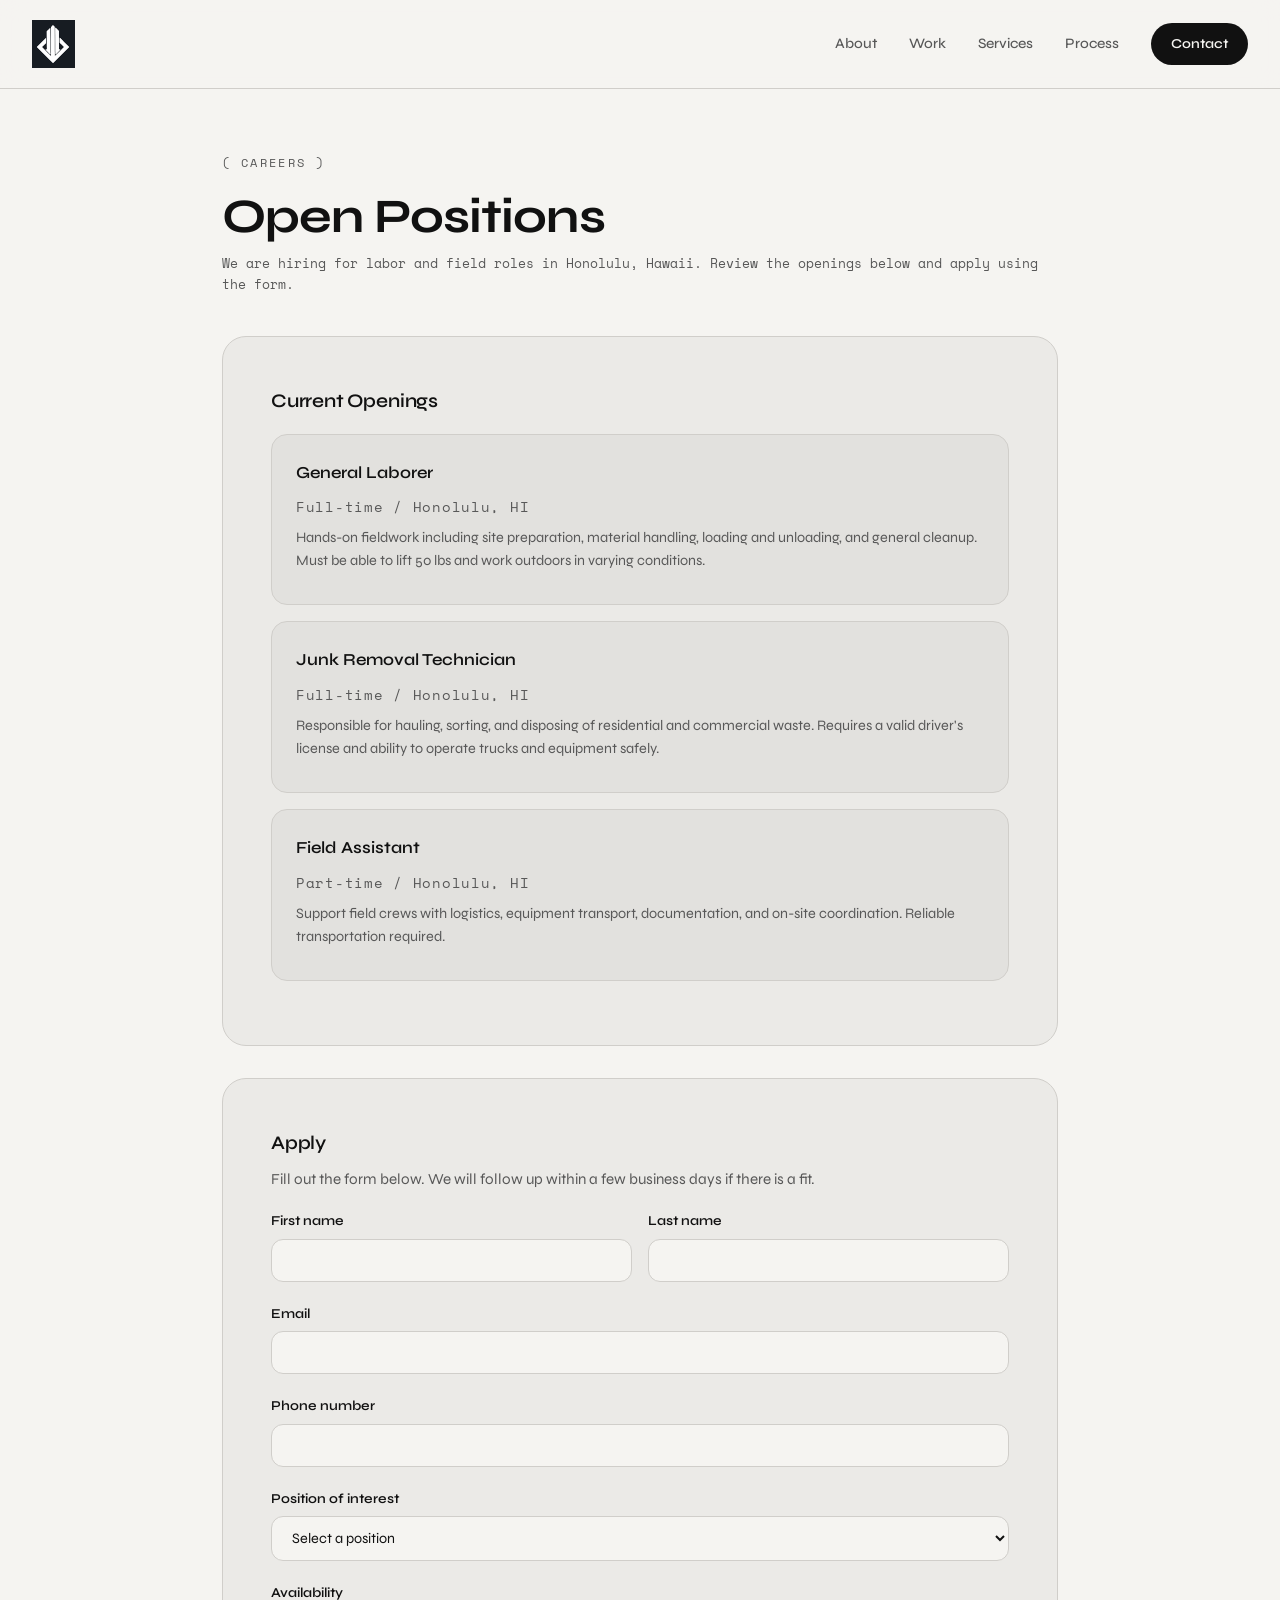
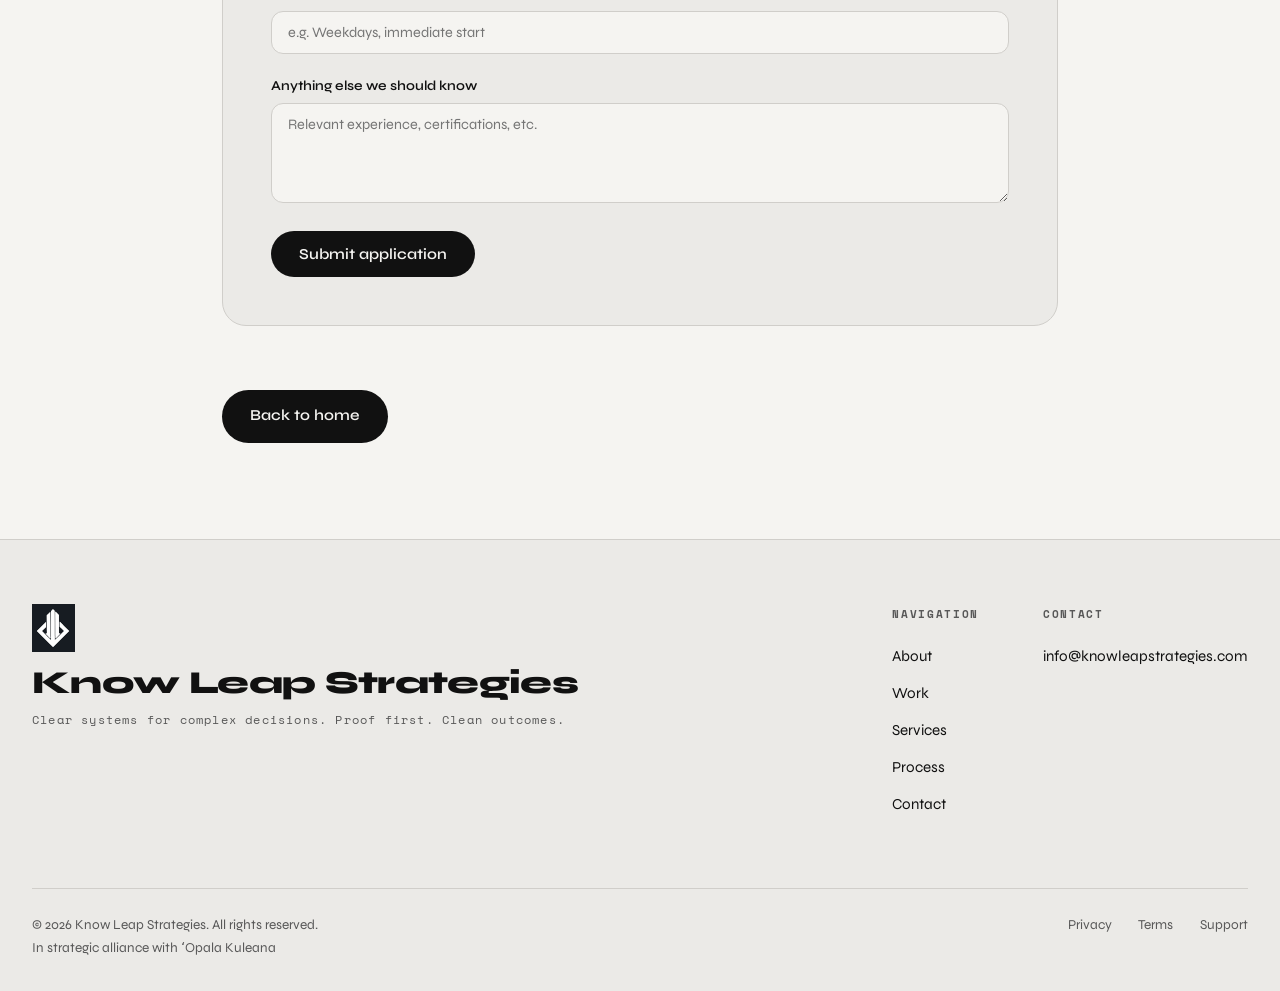
==== careers/index.html @ ae480df2 "Add hidden nofollow careers page with application form Co-Authored-By: Claude Opus 4.6 <noreply@anth" ====
<!DOCTYPE html>
<html lang="en">
<head>
  <!-- Google tag (gtag.js) -->
<script async src="https://www.googletagmanager.com/gtag/js?id=G-FE89VCG9CY"></script>
<script>
  window.dataLayer = window.dataLayer || [];
  function gtag(){dataLayer.push(arguments);}
  gtag('js', new Date());

  gtag('config', 'G-FE89VCG9CY');
</script>
<meta charset="utf-8"/>
<title>Careers, Know Leap Strategies</title>
<meta content="width=device-width, initial-scale=1" name="viewport"/>
<meta content="Open positions at Know Leap Strategies. Apply for labor and field roles in Honolulu, Hawaii." name="description"/>
<meta name="robots" content="noindex, nofollow">
<link rel="icon" href="/assets/images/icons/knowleap_favicon.ico" sizes="any">
<link rel="icon" type="image/png" sizes="32x32" href="/assets/images/icons/favicon-32x32.png">
<link rel="icon" type="image/png" sizes="16x16" href="/assets/images/icons/favicon-16x16.png">
<link rel="apple-touch-icon" href="/assets/images/icons/favicon-256x256.png">
<link rel="canonical" href="https://knowleapstrategies.com/careers" />
<meta property="og:title" content="Careers, Know Leap Strategies">
<meta property="og:description" content="Open positions at Know Leap Strategies. Apply for labor and field roles in Honolulu, Hawaii.">
<meta property="og:url" content="https://knowleapstrategies.com/careers" />
<meta property="og:image" content="https://knowleapstrategies.com/assets/images/icons/favicon-256x256.png">
<meta property="og:type" content="website">
<meta name="twitter:card" content="summary_large_image">
<meta name="twitter:image" content="https://knowleapstrategies.com/assets/images/icons/favicon-256x256.png">
<link rel="preconnect" href="https://fonts.googleapis.com">
<link rel="preconnect" href="https://fonts.gstatic.com" crossorigin>
<link href="https://fonts.googleapis.com/css2?family=Instrument+Serif:ital@0;1&family=Syne:wght@400;500;600;700;800&family=Space+Mono:wght@400;700&display=swap" rel="stylesheet">
<style>
  :root {
    --void-black: #f5f4f1;
    --void-dark: #ebeae7;
    --void-gray: #d0ceca;
    --void-gray-light: #bcbab6;
    --void-white: #111111;
    --void-muted: #585858;
    --void-purple: #1a1a1a;
    --void-gradient: linear-gradient(135deg, #111111 0%, #404040 50%, #1a1a1a 100%);
    --font-display: 'Syne', sans-serif;
    --font-serif: 'Instrument Serif', serif;
    --font-mono: 'Space Mono', monospace;
    --max: 900px;
  }

  *, *::before, *::after { margin: 0; padding: 0; box-sizing: border-box; }

  body {
    font-family: var(--font-display);
    background: var(--void-black);
    color: var(--void-white);
    line-height: 1.7;
    overflow-x: hidden;
  }

  a { color: inherit; text-decoration: none; }

  ::selection { background: #1a1a1a; color: #f5f4f1; }

  .site-header {
    position: sticky;
    top: 0;
    z-index: 100;
    background: rgba(245, 244, 241, 0.92);
    backdrop-filter: blur(12px);
    border-bottom: 1px solid var(--void-gray);
  }

  .header-inner {
    max-width: 1400px;
    margin: 0 auto;
    padding: 1.25rem 2rem;
    display: flex;
    justify-content: space-between;
    align-items: center;
  }

  .logo-link {
    display: flex;
    align-items: center;
    gap: 0.5rem;
  }

  .nav-logo-img {
    height: 48px;
    width: auto;
    display: block;
  }

  .footer-logo-img {
    height: 48px;
    width: auto;
    display: block;
    margin-bottom: 0.75rem;
  }

  .header-nav {
    display: flex;
    align-items: center;
    gap: 2rem;
  }

  .header-nav a {
    font-size: 0.9rem;
    font-weight: 500;
    color: var(--void-muted);
    transition: color 0.3s;
  }

  .header-nav a:hover { color: var(--void-white); }

  .header-nav .nav-cta {
    background: var(--void-white);
    color: var(--void-black);
    padding: 0.6rem 1.25rem;
    border-radius: 100px;
    font-weight: 600;
    font-size: 0.85rem;
    transition: box-shadow 0.3s;
  }

  .header-nav .nav-cta:hover {
    box-shadow: 0 10px 30px rgba(0, 0, 0, 0.12);
    color: var(--void-black);
  }

  .page-wrap {
    max-width: var(--max);
    margin: 0 auto;
    padding: 4rem 2rem 6rem;
  }

  .page-label {
    font-family: var(--font-mono);
    font-size: 0.75rem;
    color: var(--void-muted);
    letter-spacing: 0.2em;
    text-transform: uppercase;
    margin-bottom: 1rem;
  }

  .page-title {
    font-size: clamp(2rem, 5vw, 3rem);
    font-weight: 700;
    line-height: 1.15;
    margin-bottom: 0.5rem;
    letter-spacing: -0.02em;
  }

  .page-meta {
    font-family: var(--font-mono);
    font-size: 0.8rem;
    color: var(--void-muted);
    margin-bottom: 2.5rem;
  }

  .content-card {
    background: var(--void-dark);
    border: 1px solid var(--void-gray);
    border-radius: 24px;
    padding: clamp(1.5rem, 4vw, 3rem);
    margin-bottom: 2rem;
  }

  .content-card h2 {
    font-size: 1.2rem;
    font-weight: 600;
    margin: 2rem 0 0.5rem;
    letter-spacing: -0.01em;
  }

  .content-card h2:first-child { margin-top: 0; }

  .content-card p {
    color: var(--void-muted);
    font-size: 0.95rem;
    margin: 0.5rem 0;
    line-height: 1.7;
  }

  .content-card a {
    color: var(--void-purple);
    transition: opacity 0.3s;
  }

  .content-card a:hover { opacity: 0.8; }

  .content-card ul {
    padding-left: 0;
    list-style: none;
    margin: 0.6rem 0;
  }

  .content-card li {
    color: var(--void-muted);
    font-size: 0.95rem;
    margin: 0.4rem 0;
    padding-left: 1.25rem;
    position: relative;
    line-height: 1.7;
  }

  .content-card li::before {
    content: '';
    position: absolute;
    left: 0;
    top: 0.7em;
    width: 5px;
    height: 5px;
    background: var(--void-purple);
    border-radius: 50%;
  }

  .position-card {
    border: 1px solid var(--void-gray);
    border-radius: 16px;
    padding: 1.5rem;
    margin: 1rem 0;
    background: rgba(0, 0, 0, 0.04);
  }

  .position-card h3 {
    font-size: 1.05rem;
    font-weight: 600;
    margin-bottom: 0.35rem;
  }

  .position-meta {
    font-family: var(--font-mono);
    font-size: 0.75rem;
    color: var(--void-muted);
    letter-spacing: 0.05em;
    margin-bottom: 0.5rem;
  }

  .position-card p {
    color: var(--void-muted);
    font-size: 0.9rem;
    line-height: 1.6;
  }

  .form-section {
    margin-top: 1rem;
  }

  .form-group {
    margin-bottom: 1.25rem;
  }

  .form-group label {
    display: block;
    font-size: 0.85rem;
    font-weight: 600;
    margin-bottom: 0.4rem;
  }

  .form-group input,
  .form-group select,
  .form-group textarea {
    width: 100%;
    padding: 0.75rem 1rem;
    border: 1px solid var(--void-gray);
    border-radius: 12px;
    background: var(--void-black);
    color: var(--void-white);
    font-family: var(--font-display);
    font-size: 0.9rem;
    transition: border-color 0.3s;
  }

  .form-group input:focus,
  .form-group select:focus,
  .form-group textarea:focus {
    outline: none;
    border-color: var(--void-white);
  }

  .form-group textarea {
    resize: vertical;
    min-height: 100px;
  }

  .form-row {
    display: grid;
    grid-template-columns: 1fr 1fr;
    gap: 1rem;
  }

  .submit-btn {
    display: inline-flex;
    align-items: center;
    gap: 0.5rem;
    font-family: var(--font-display);
    font-weight: 600;
    font-size: 0.95rem;
    background: var(--void-white);
    color: var(--void-black);
    padding: 0.85rem 1.75rem;
    border: none;
    border-radius: 100px;
    cursor: pointer;
    transition: box-shadow 0.3s;
  }

  .submit-btn:hover {
    box-shadow: 0 15px 35px rgba(0, 0, 0, 0.12);
  }

  .back-link {
    display: inline-flex;
    align-items: center;
    gap: 0.5rem;
    margin-top: 2rem;
    font-weight: 600;
    font-size: 0.95rem;
    background: var(--void-white);
    color: var(--void-black);
    padding: 0.85rem 1.75rem;
    border-radius: 100px;
    transition: box-shadow 0.3s;
  }

  .back-link:hover {
    box-shadow: 0 15px 35px rgba(0, 0, 0, 0.12);
    color: var(--void-black);
  }

  .form-success {
    display: none;
    text-align: center;
    padding: 2rem 0;
  }

  .form-success h2 {
    margin-top: 0;
    margin-bottom: 0.5rem;
  }

  .site-footer {
    background: var(--void-dark);
    padding: 4rem 2rem 2rem;
    border-top: 1px solid var(--void-gray);
  }

  .footer-inner {
    max-width: 1400px;
    margin: 0 auto;
  }

  .footer-top {
    display: flex;
    justify-content: space-between;
    align-items: flex-start;
    margin-bottom: 4rem;
  }

  .footer-logo {
    font-size: 2rem;
    font-weight: 800;
    letter-spacing: -0.02em;
    line-height: 1.2;
  }

  .footer-tagline {
    font-family: var(--font-mono);
    font-size: 0.75rem;
    color: var(--void-muted);
    letter-spacing: 0.1em;
    margin-top: 0.5rem;
  }

  .footer-links {
    display: flex;
    gap: 4rem;
  }

  .footer-col h4 {
    font-family: var(--font-mono);
    font-size: 0.7rem;
    color: var(--void-muted);
    letter-spacing: 0.15em;
    text-transform: uppercase;
    margin-bottom: 1rem;
  }

  .footer-col a {
    display: block;
    font-size: 0.95rem;
    padding: 0.35rem 0;
    transition: color 0.3s;
  }

  .footer-col a:hover { color: var(--void-purple); }

  .footer-bottom {
    display: flex;
    justify-content: space-between;
    padding-top: 1.5rem;
    border-top: 1px solid var(--void-gray);
    font-size: 0.85rem;
    color: var(--void-muted);
  }

  .footer-legal a {
    margin-left: 1.5rem;
    transition: color 0.3s;
  }

  .footer-legal a:hover { color: var(--void-purple); }

  @media (max-width: 768px) {
    .header-nav { display: none; }
    .nav-logo-img { height: 36px; }
    .form-row { grid-template-columns: 1fr; }
    .footer-top { flex-direction: column; gap: 2rem; }
    .footer-links { gap: 2rem; }
    .footer-bottom { flex-direction: column; gap: 0.75rem; }
    .footer-legal a { margin-left: 0; margin-right: 1.5rem; }
  }
</style>
</head>
<body>
<header class="site-header">
  <div class="header-inner">
    <a href="/index.html" class="logo-link">
      <img src="/assets/images/brand/kls-logo-primary.svg" alt="Know Leap Strategies logo" class="nav-logo-img">
    </a>
    <nav class="header-nav">
      <a href="/index.html#about">About</a>
      <a href="/index.html#work">Work</a>
      <a href="/index.html#services">Services</a>
      <a href="/index.html#process">Process</a>
      <a href="/index.html#contact" class="nav-cta">Contact</a>
    </nav>
  </div>
</header>

<main>
  <div class="page-wrap">
    <p class="page-label">( Careers )</p>
    <h1 class="page-title">Open Positions</h1>
    <p class="page-meta">We are hiring for labor and field roles in Honolulu, Hawaii. Review the openings below and apply using the form.</p>

    <div class="content-card">
      <h2>Current Openings</h2>

      <div class="position-card">
        <h3>General Laborer</h3>
        <p class="position-meta">Full-time / Honolulu, HI</p>
        <p>Hands-on fieldwork including site preparation, material handling, loading and unloading, and general cleanup. Must be able to lift 50 lbs and work outdoors in varying conditions.</p>
      </div>

      <div class="position-card">
        <h3>Junk Removal Technician</h3>
        <p class="position-meta">Full-time / Honolulu, HI</p>
        <p>Responsible for hauling, sorting, and disposing of residential and commercial waste. Requires a valid driver's license and ability to operate trucks and equipment safely.</p>
      </div>

      <div class="position-card">
        <h3>Field Assistant</h3>
        <p class="position-meta">Part-time / Honolulu, HI</p>
        <p>Support field crews with logistics, equipment transport, documentation, and on-site coordination. Reliable transportation required.</p>
      </div>
    </div>

    <div class="content-card">
      <h2>Apply</h2>
      <p>Fill out the form below. We will follow up within a few business days if there is a fit.</p>

      <form class="form-section" id="careers-form" action="https://formspree.io/f/info@knowleapstrategies.com" method="POST">
        <div class="form-row">
          <div class="form-group">
            <label for="first-name">First name</label>
            <input type="text" id="first-name" name="first_name" required>
          </div>
          <div class="form-group">
            <label for="last-name">Last name</label>
            <input type="text" id="last-name" name="last_name" required>
          </div>
        </div>

        <div class="form-group">
          <label for="email">Email</label>
          <input type="email" id="email" name="email" required>
        </div>

        <div class="form-group">
          <label for="phone">Phone number</label>
          <input type="tel" id="phone" name="phone">
        </div>

        <div class="form-group">
          <label for="position">Position of interest</label>
          <select id="position" name="position" required>
            <option value="" disabled selected>Select a position</option>
            <option value="General Laborer">General Laborer</option>
            <option value="Junk Removal Technician">Junk Removal Technician</option>
            <option value="Field Assistant">Field Assistant</option>
          </select>
        </div>

        <div class="form-group">
          <label for="availability">Availability</label>
          <input type="text" id="availability" name="availability" placeholder="e.g. Weekdays, immediate start">
        </div>

        <div class="form-group">
          <label for="message">Anything else we should know</label>
          <textarea id="message" name="message" placeholder="Relevant experience, certifications, etc."></textarea>
        </div>

        <button type="submit" class="submit-btn">Submit application</button>
      </form>

      <div class="form-success" id="form-success">
        <h2>Application received</h2>
        <p>We will review your submission and reach out if there is a match. Thank you for your interest.</p>
      </div>
    </div>

    <a class="back-link" href="/index.html">Back to home</a>
  </div>
</main>

<footer class="site-footer">
  <div class="footer-inner">
    <div class="footer-top">
      <div>
        <img src="/assets/images/brand/kls-logo-primary.svg" alt="Know Leap Strategies logo" class="footer-logo-img" loading="lazy">
        <div class="footer-logo">Know Leap Strategies</div>
        <p class="footer-tagline">Clear systems for complex decisions. Proof first. Clean outcomes.</p>
      </div>
      <div class="footer-links">
        <div class="footer-col">
          <h4>Navigation</h4>
          <a href="/index.html#about">About</a>
          <a href="/index.html#work">Work</a>
          <a href="/index.html#services">Services</a>
          <a href="/index.html#process">Process</a>
          <a href="/index.html#contact">Contact</a>
        </div>
        <div class="footer-col">
          <h4>Contact</h4>
          <a href="mailto:info@knowleapstrategies.com">info@knowleapstrategies.com</a>
        </div>
      </div>
    </div>
    <div class="footer-bottom">
      <div>
        <p>&copy; <span id="year"></span> Know Leap Strategies. All rights reserved.</p>
        <p class="footer-alliance">In strategic alliance with <a href="https://opalakuleana.com" target="_blank" rel="noopener">&#699;Opala Kuleana</a></p>
      </div>
      <div class="footer-legal">
        <a href="/privacy.html">Privacy</a>
        <a href="/terms.html">Terms</a>
        <a href="/support.html">Support</a>
      </div>
    </div>
  </div>
</footer>

<script>
document.getElementById("year").textContent = new Date().getFullYear();

document.getElementById("careers-form").addEventListener("submit", function(e) {
  e.preventDefault();
  var form = this;
  var data = new FormData(form);
  fetch(form.action, {
    method: "POST",
    body: data,
    headers: { "Accept": "application/json" }
  }).then(function(r) {
    if (r.ok) {
      form.style.display = "none";
      document.getElementById("form-success").style.display = "block";
    }
  });
});
</script>
</body>
</html>
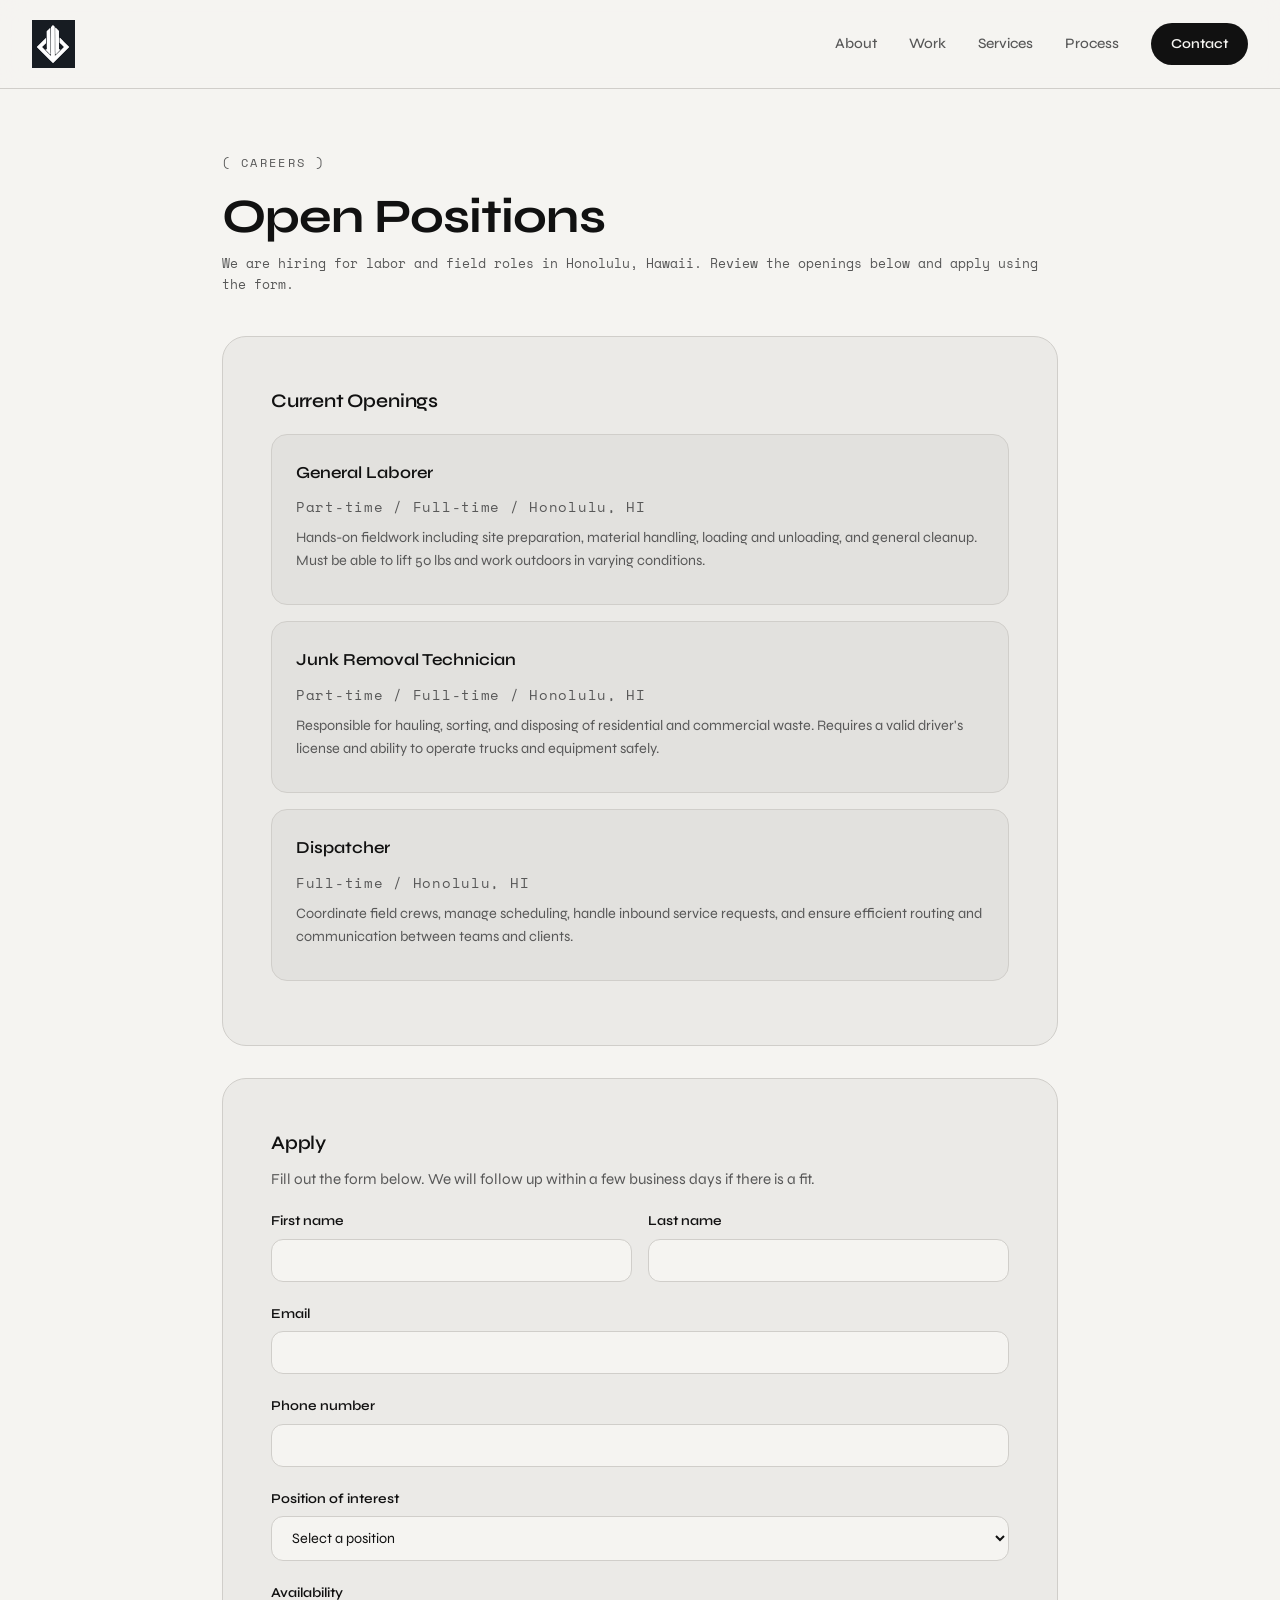
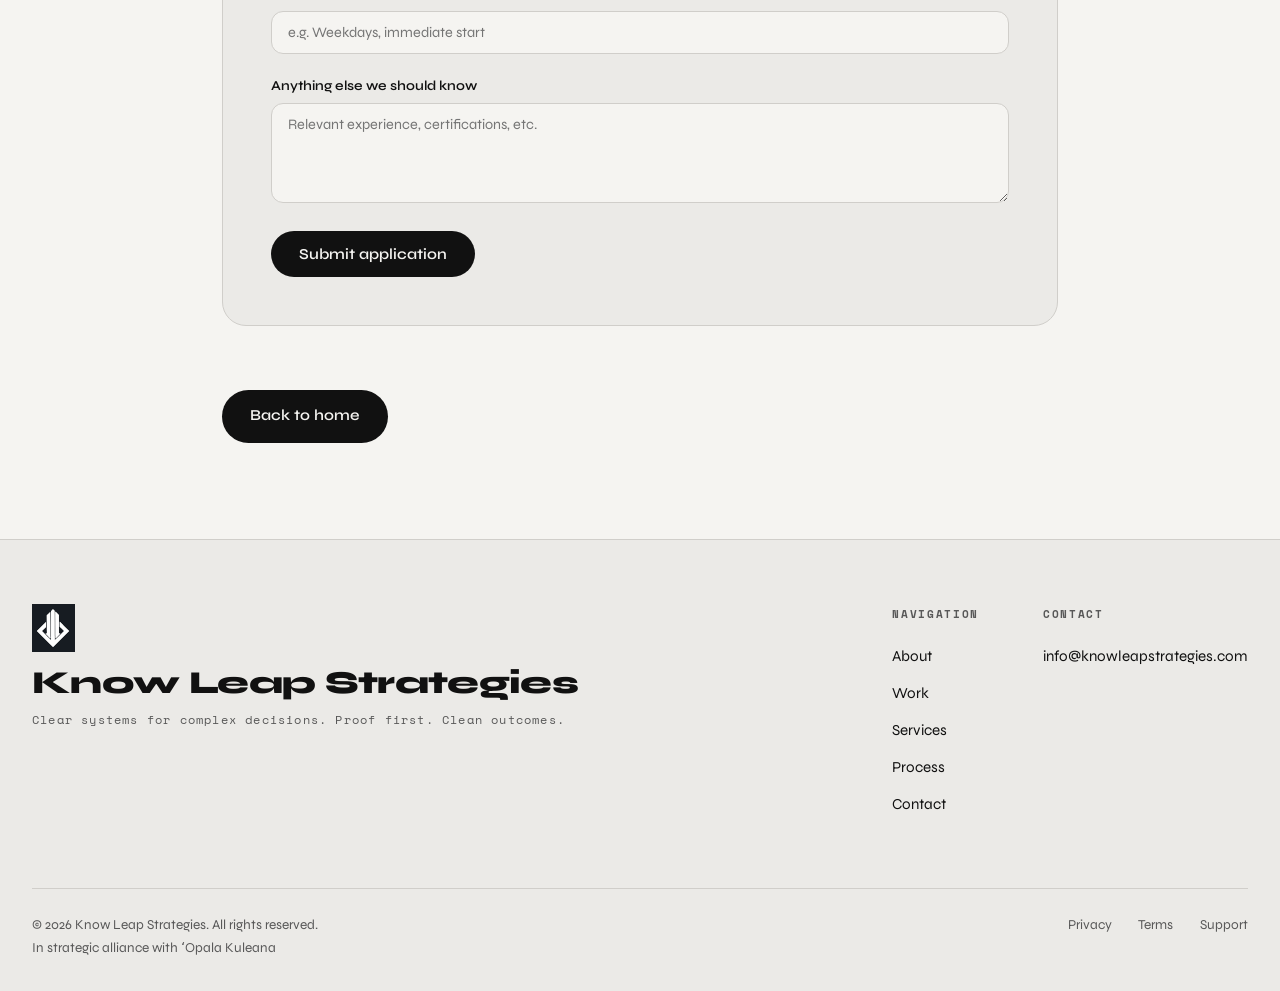
==== commit 0b6b2086: "Update careers page positions: General Laborer and Junk Removal PT/FT, replace Field Assistant with " ====
--- a/careers/index.html
+++ b/careers/index.html
@@ -449,20 +449,20 @@
 
       <div class="position-card">
         <h3>General Laborer</h3>
-        <p class="position-meta">Full-time / Honolulu, HI</p>
+        <p class="position-meta">Part-time / Full-time / Honolulu, HI</p>
         <p>Hands-on fieldwork including site preparation, material handling, loading and unloading, and general cleanup. Must be able to lift 50 lbs and work outdoors in varying conditions.</p>
       </div>
 
       <div class="position-card">
         <h3>Junk Removal Technician</h3>
+        <p class="position-meta">Part-time / Full-time / Honolulu, HI</p>
+        <p>Responsible for hauling, sorting, and disposing of residential and commercial waste. Requires a valid driver's license and ability to operate trucks and equipment safely.</p>
+      </div>
+
+      <div class="position-card">
+        <h3>Dispatcher</h3>
         <p class="position-meta">Full-time / Honolulu, HI</p>
-        <p>Responsible for hauling, sorting, and disposing of residential and commercial waste. Requires a valid driver's license and ability to operate trucks and equipment safely.</p>
-      </div>
-
-      <div class="position-card">
-        <h3>Field Assistant</h3>
-        <p class="position-meta">Part-time / Honolulu, HI</p>
-        <p>Support field crews with logistics, equipment transport, documentation, and on-site coordination. Reliable transportation required.</p>
+        <p>Coordinate field crews, manage scheduling, handle inbound service requests, and ensure efficient routing and communication between teams and clients.</p>
       </div>
     </div>
 
@@ -470,7 +470,7 @@
       <h2>Apply</h2>
       <p>Fill out the form below. We will follow up within a few business days if there is a fit.</p>
 
-      <form class="form-section" id="careers-form" action="https://formspree.io/f/info@knowleapstrategies.com" method="POST">
+      <form class="form-section" id="careers-form" action="https://formspree.io/f/mzeberko" method="POST">
         <div class="form-row">
           <div class="form-group">
             <label for="first-name">First name</label>
@@ -498,7 +498,7 @@
             <option value="" disabled selected>Select a position</option>
             <option value="General Laborer">General Laborer</option>
             <option value="Junk Removal Technician">Junk Removal Technician</option>
-            <option value="Field Assistant">Field Assistant</option>
+            <option value="Dispatcher">Dispatcher</option>
           </select>
         </div>
 
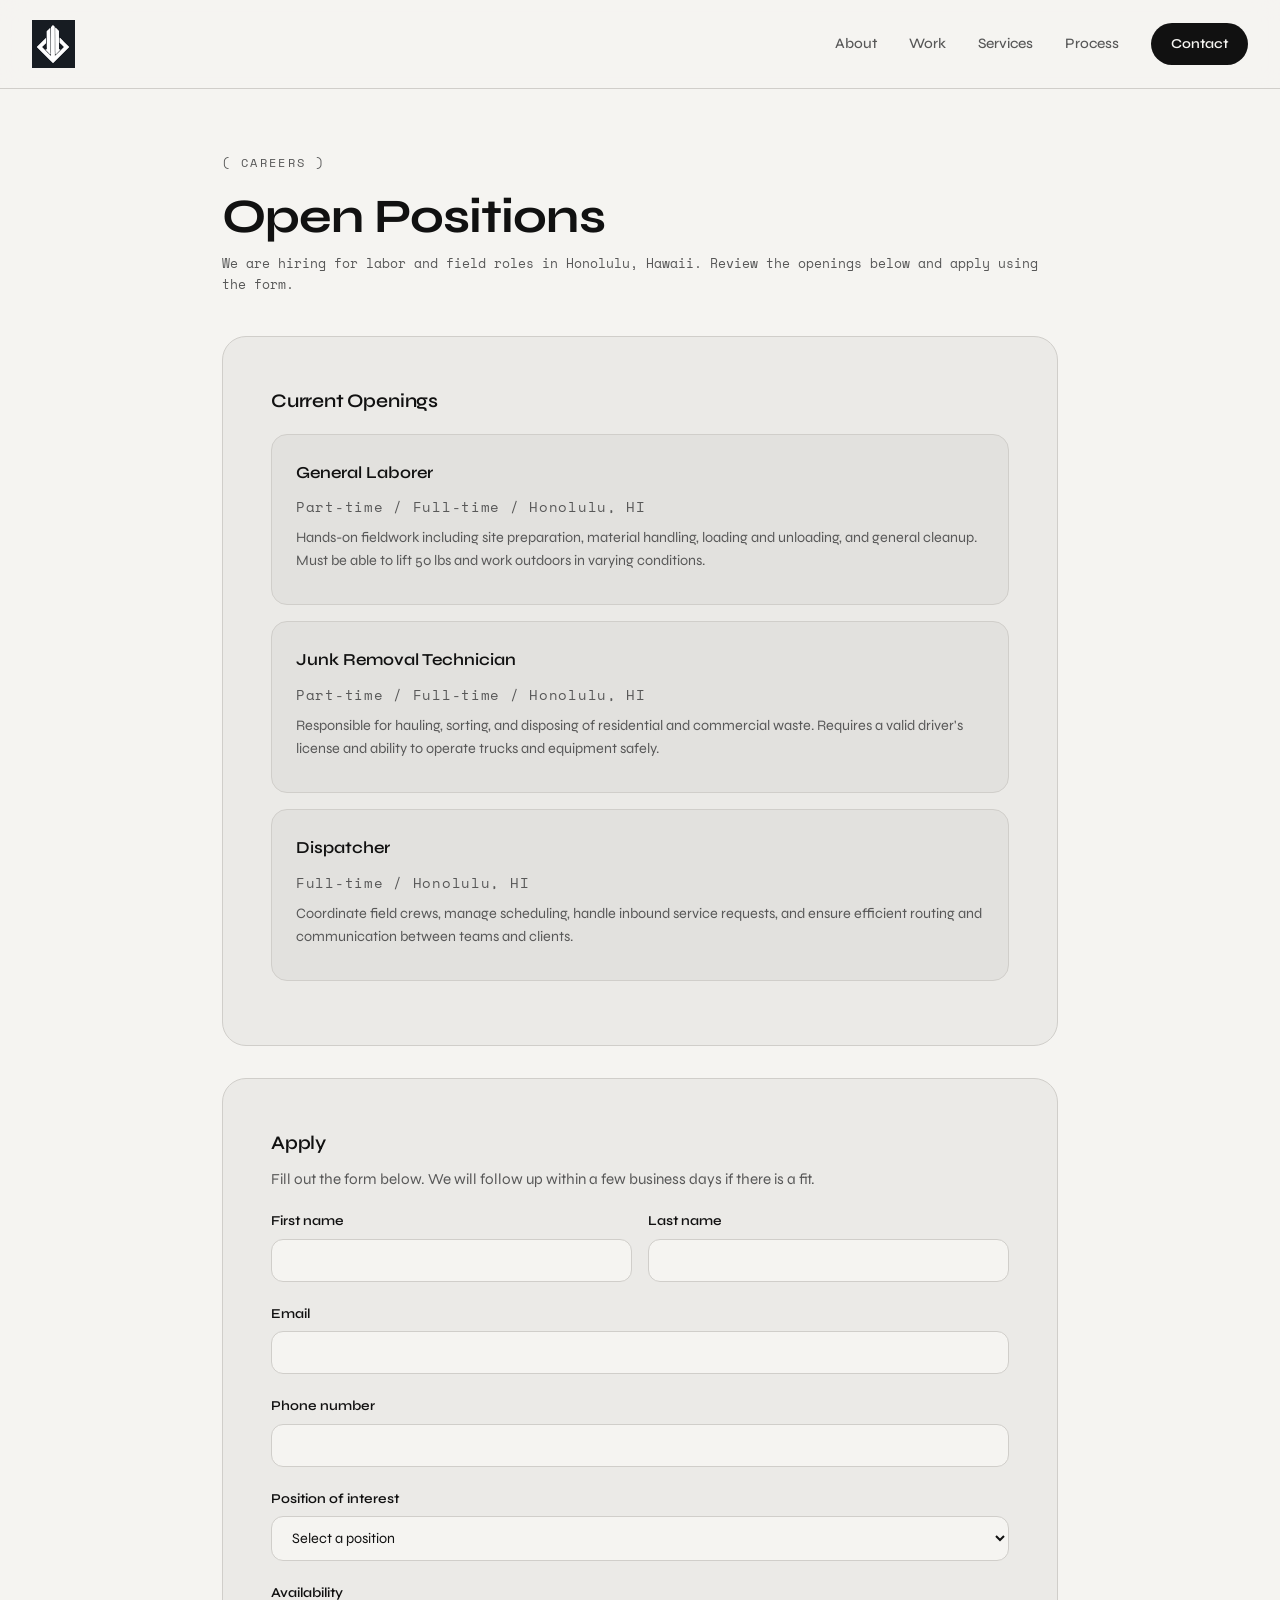
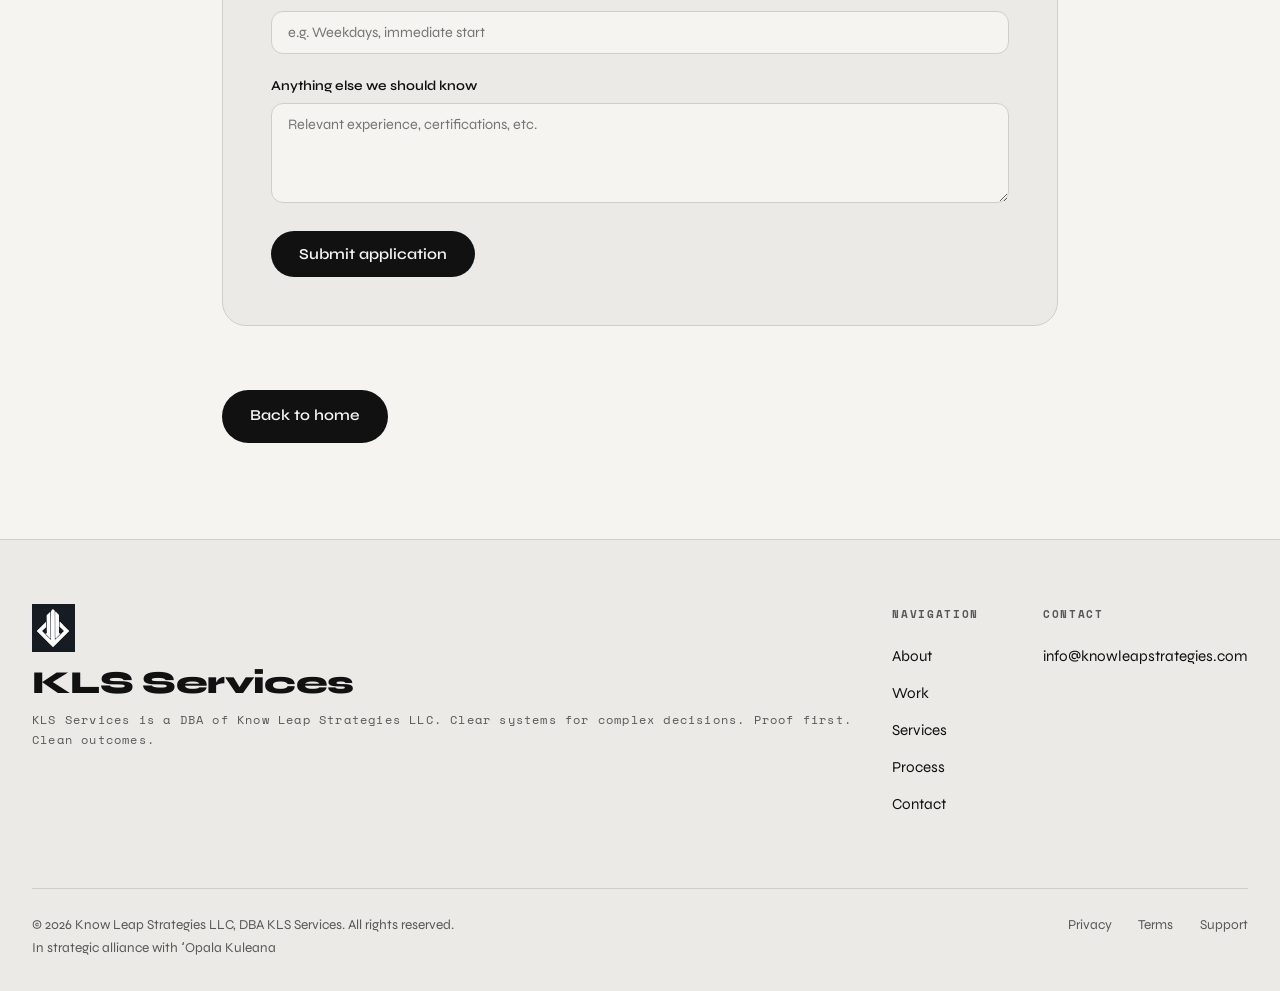
==== commit fc91953e: "Integrate KLS Services DBA across all pages: hero badge, footers, schema, legal, meta titles Co-Auth" ====
--- a/careers/index.html
+++ b/careers/index.html
@@ -11,17 +11,17 @@
   gtag('config', 'G-FE89VCG9CY');
 </script>
 <meta charset="utf-8"/>
-<title>Careers, Know Leap Strategies</title>
+<title>Careers | Know Leap Strategies | KLS Services</title>
 <meta content="width=device-width, initial-scale=1" name="viewport"/>
-<meta content="Open positions at Know Leap Strategies. Apply for labor and field roles in Honolulu, Hawaii." name="description"/>
+<meta content="Open positions at Know Leap Strategies (KLS Services). Apply for labor and field roles in Honolulu, Hawaii." name="description"/>
 <meta name="robots" content="noindex, nofollow">
 <link rel="icon" href="/assets/images/icons/knowleap_favicon.ico" sizes="any">
 <link rel="icon" type="image/png" sizes="32x32" href="/assets/images/icons/favicon-32x32.png">
 <link rel="icon" type="image/png" sizes="16x16" href="/assets/images/icons/favicon-16x16.png">
 <link rel="apple-touch-icon" href="/assets/images/icons/favicon-256x256.png">
 <link rel="canonical" href="https://knowleapstrategies.com/careers" />
-<meta property="og:title" content="Careers, Know Leap Strategies">
-<meta property="og:description" content="Open positions at Know Leap Strategies. Apply for labor and field roles in Honolulu, Hawaii.">
+<meta property="og:title" content="Careers | Know Leap Strategies | KLS Services">
+<meta property="og:description" content="Open positions at Know Leap Strategies (KLS Services). Apply for labor and field roles in Honolulu, Hawaii.">
 <meta property="og:url" content="https://knowleapstrategies.com/careers" />
 <meta property="og:image" content="https://knowleapstrategies.com/assets/images/icons/favicon-256x256.png">
 <meta property="og:type" content="website">
@@ -529,9 +529,9 @@
   <div class="footer-inner">
     <div class="footer-top">
       <div>
-        <img src="/assets/images/brand/kls-logo-primary.svg" alt="Know Leap Strategies logo" class="footer-logo-img" loading="lazy">
-        <div class="footer-logo">Know Leap Strategies</div>
-        <p class="footer-tagline">Clear systems for complex decisions. Proof first. Clean outcomes.</p>
+        <img src="/assets/images/brand/kls-logo-primary.svg" alt="KLS Services — Know Leap Strategies logo" class="footer-logo-img" loading="lazy">
+        <div class="footer-logo">KLS Services</div>
+        <p class="footer-tagline">KLS Services is a DBA of Know Leap Strategies LLC. Clear systems for complex decisions. Proof first. Clean outcomes.</p>
       </div>
       <div class="footer-links">
         <div class="footer-col">
@@ -550,7 +550,7 @@
     </div>
     <div class="footer-bottom">
       <div>
-        <p>&copy; <span id="year"></span> Know Leap Strategies. All rights reserved.</p>
+        <p>&copy; <span id="year"></span> Know Leap Strategies LLC, DBA KLS Services. All rights reserved.</p>
         <p class="footer-alliance">In strategic alliance with <a href="https://opalakuleana.com" target="_blank" rel="noopener">&#699;Opala Kuleana</a></p>
       </div>
       <div class="footer-legal">
